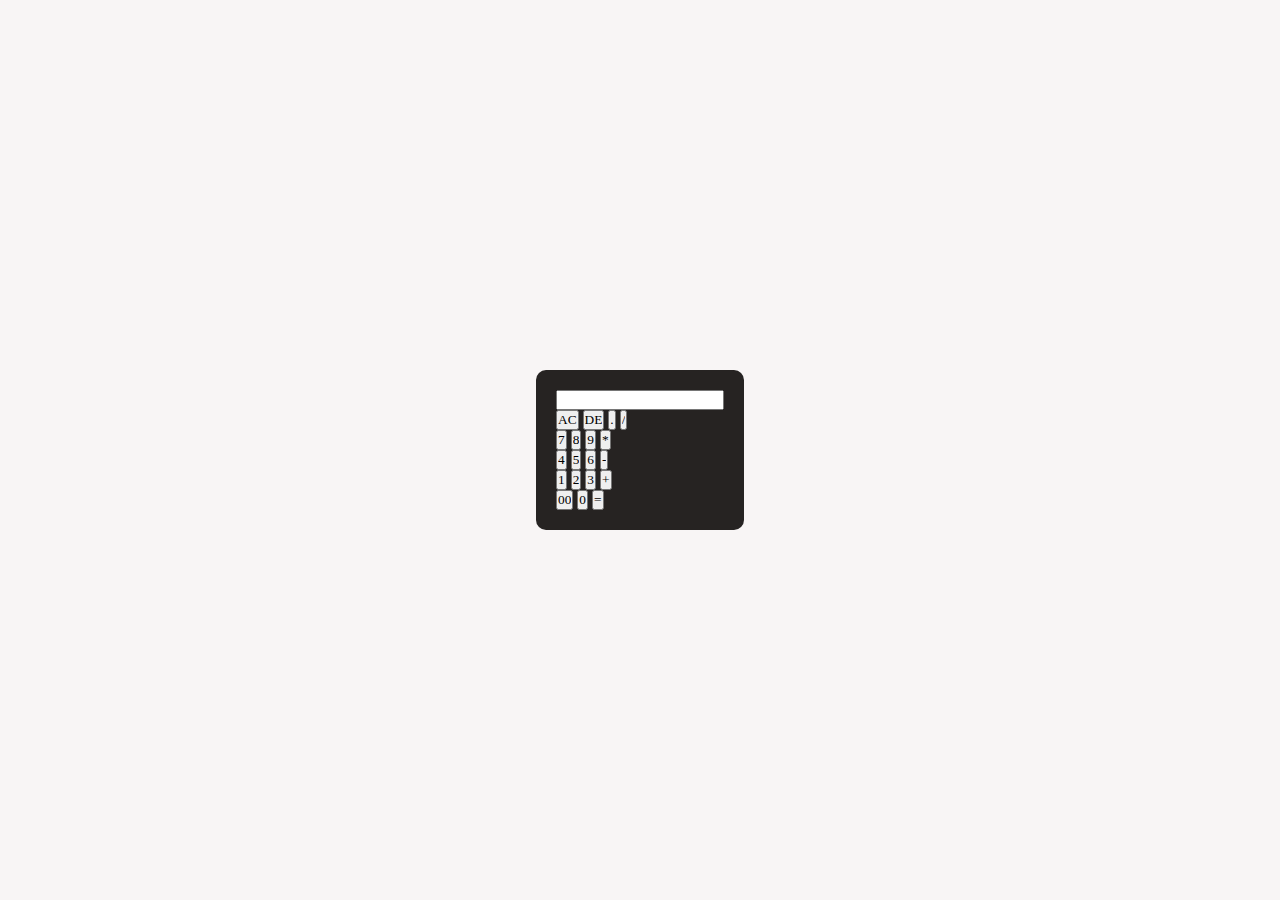
==== calculator/index.html @ 6ec11b27 "first commit" ====
<!DOCTYPE html>
<html lang="en">
<head>
    <meta charset="UTF-8">
    <meta name="viewport" content="width=device-width, initial-scale=1.0">
    <title>Calculator using JavaScript</title>
    <link rel="stylesheet" href="css/style.css">
</head>
<body>
    <div class="container">
        <div class="caculator">
            <form>
                <div>
                    <input type="text" name="display">
                </div>
                <div>
                    <input type="button" value="AC">
                    <input type="button" value="DE">
                    <input type="button" value=".">
                    <input type="button" value="/">
                </div>
                <div>
                    <input type="button" value="7">
                    <input type="button" value="8">
                    <input type="button" value="9">
                    <input type="button" value="*">
                </div>
                <div>
                    <input type="button" value="4">
                    <input type="button" value="5">
                    <input type="button" value="6">
                    <input type="button" value="-">
                </div>
                <div>
                    <input type="button" value="1">
                    <input type="button" value="2">
                    <input type="button" value="3">
                    <input type="button" value="+">
                </div>
                <div>
                    <input type="button" value="00">
                    <input type="button" value="0">
                    <input type="button" value="=">
                    
                </div>
            </form>
        </div>
    </div>
</body>
</html>
---- calculator/css/style.css ----
* {
  margin: 0;
  padding: 0;
  font-family: "Times New Roman", Times, serif;
}

.container {
  width: 100%;
  height: 100vh;
  background: #f8f5f5;
  display: flex;
  align-items: center;
  justify-content: center;
}

.caculator {
  background: #262322;
  padding: 20px;
  border-radius: 10px;
}
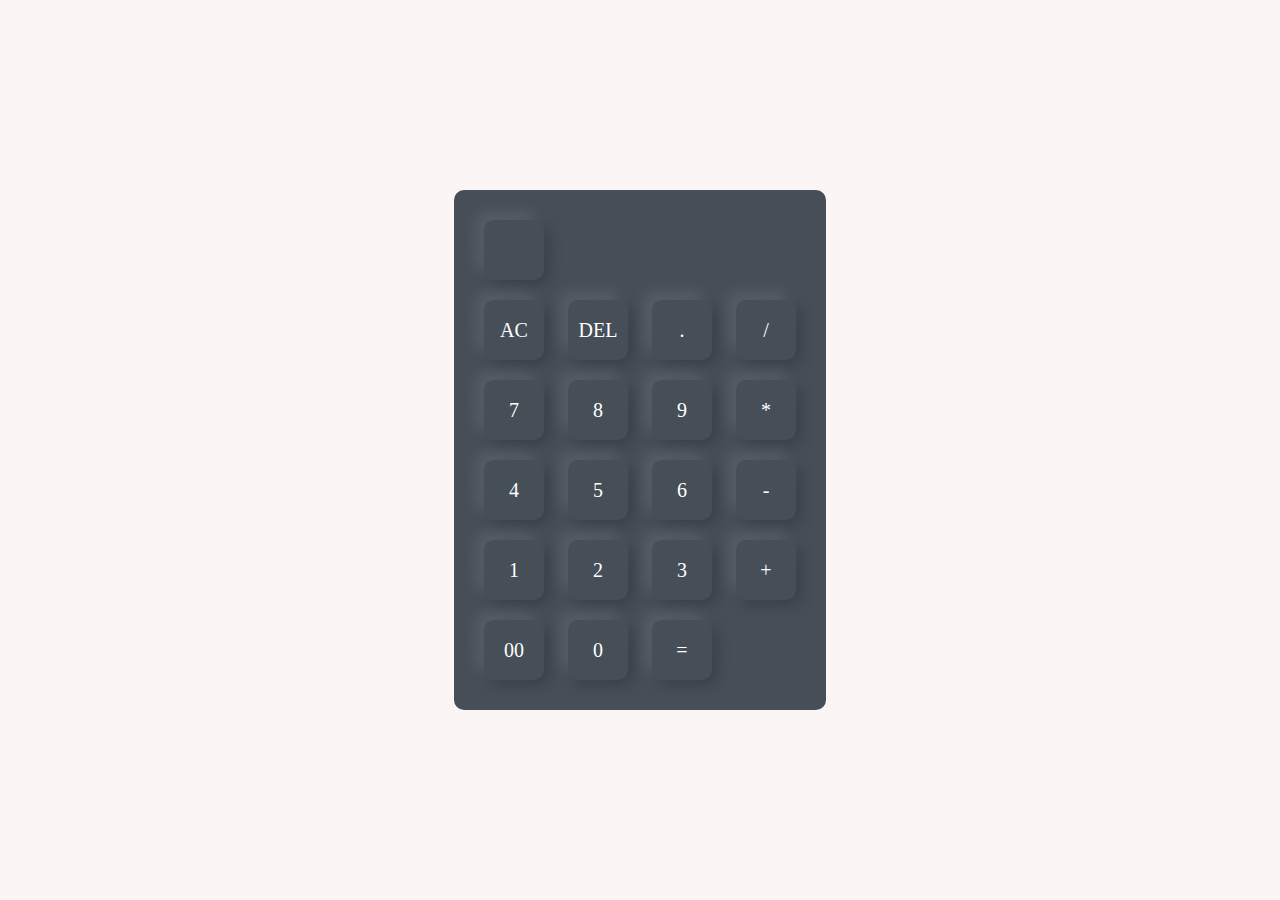
==== commit 154da692: "problems resolved" ====
--- a/calculator/index.html
+++ b/calculator/index.html
@@ -8,14 +8,14 @@
 </head>
 <body>
     <div class="container">
-        <div class="caculator">
-            <form>
+        <div class="calculator">
+            <form >
                 <div>
                     <input type="text" name="display">
                 </div>
                 <div>
                     <input type="button" value="AC">
-                    <input type="button" value="DE">
+                    <input type="button" value="DEL">
                     <input type="button" value=".">
                     <input type="button" value="/">
                 </div>
@@ -44,6 +44,9 @@
                     
                 </div>
             </form>
+            
+                
+           
         </div>
     </div>
 </body>
--- a/calculator/css/style.css
+++ b/calculator/css/style.css
@@ -7,14 +7,29 @@
 .container {
   width: 100%;
   height: 100vh;
-  background: #f8f5f5;
+  background: rgb(252, 245, 245);
   display: flex;
   align-items: center;
   justify-content: center;
 }
 
-.caculator {
-  background: #262322;
+.calculator {
+  background: #464e58;
   padding: 20px;
   border-radius: 10px;
 }
+
+.calculator form input {
+  border: 0;
+  outline: 0;
+  width: 60px;
+  height: 60px;
+  border-radius: 10px;
+  box-shadow: -8px -8px 15px rgba(255, 255, 255, 0.1),
+    5px 5px 15px rgba(0, 0, 0, 0.2);
+  background: transparent;
+  font-size: 20px;
+  color: #ffffff;
+  cursor: pointer;
+  margin: 10px;
+}
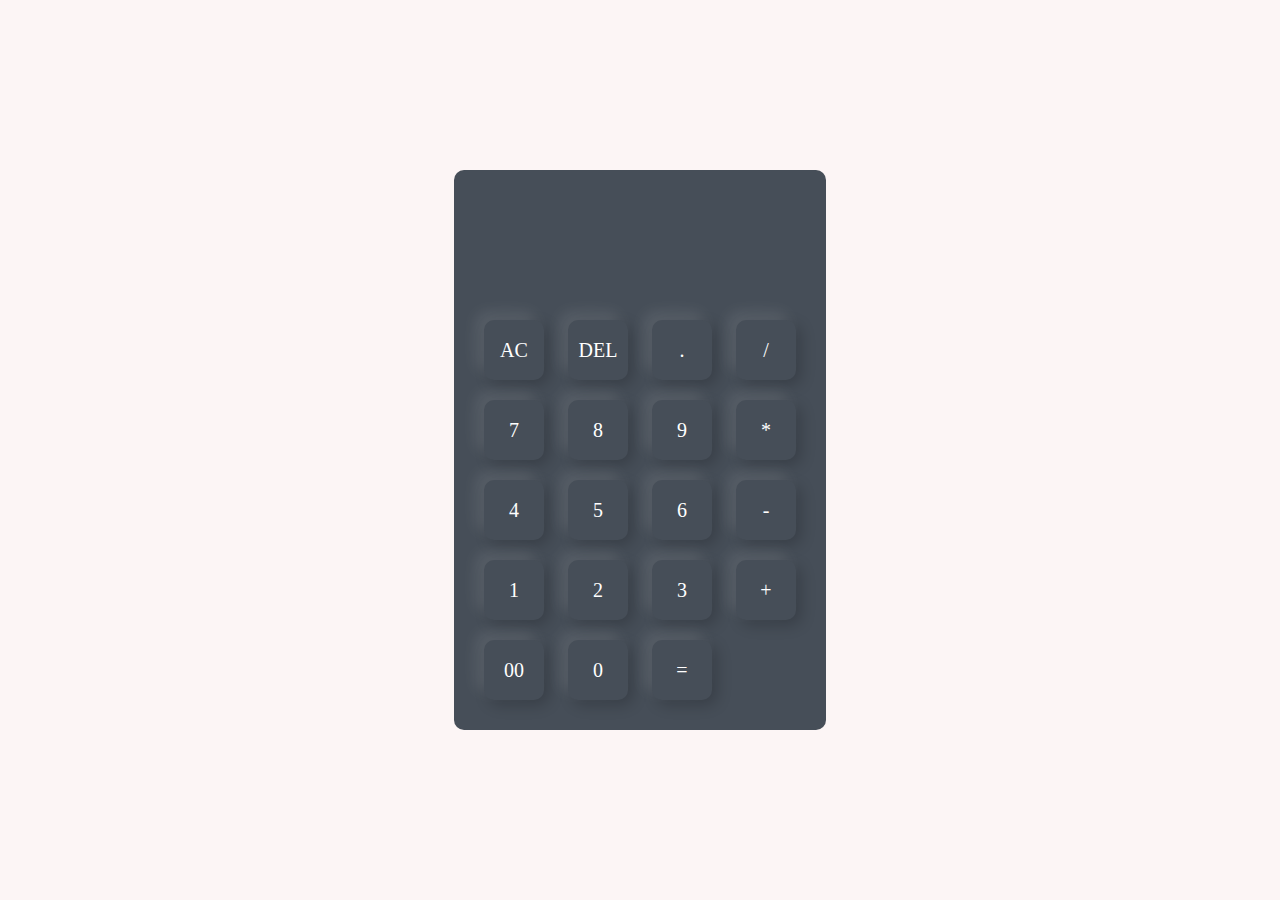
==== commit 9688911b: "display added" ====
--- a/calculator/index.html
+++ b/calculator/index.html
@@ -10,7 +10,7 @@
     <div class="container">
         <div class="calculator">
             <form >
-                <div>
+                <div class="display">
                     <input type="text" name="display">
                 </div>
                 <div>
--- a/calculator/css/style.css
+++ b/calculator/css/style.css
@@ -33,3 +33,16 @@
   cursor: pointer;
   margin: 10px;
 }
+
+form .display {
+  display: flex;
+  justify-content: flex-end;
+  margin: 20px 0;
+}
+
+form .display input {
+  text-align: right;
+  flex: 1;
+  font-size: 45px;
+  box-shadow: none;
+}
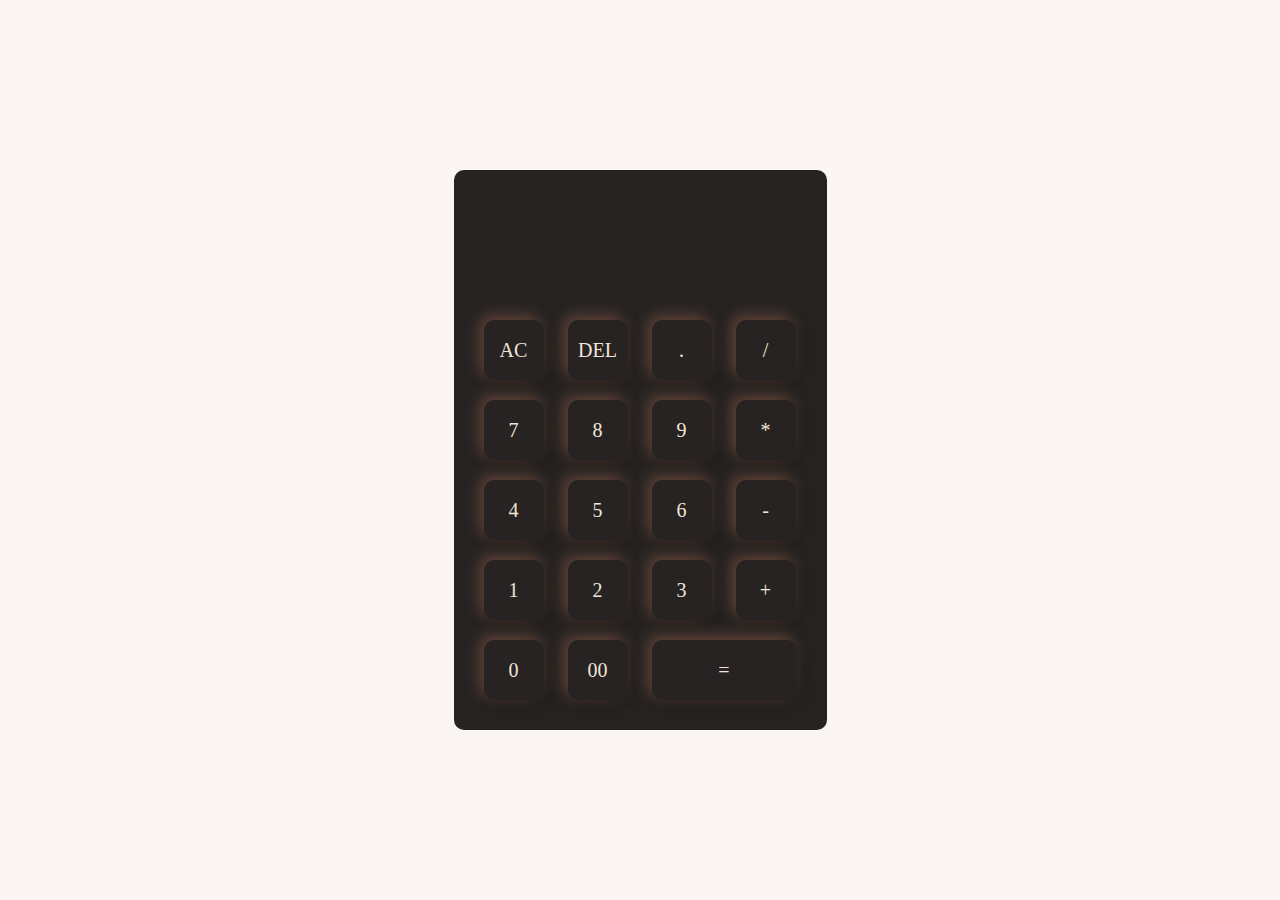
==== commit 1e090be8: "almost complete" ====
--- a/calculator/index.html
+++ b/calculator/index.html
@@ -14,33 +14,33 @@
                     <input type="text" name="display">
                 </div>
                 <div>
-                    <input type="button" value="AC">
-                    <input type="button" value="DEL">
-                    <input type="button" value=".">
-                    <input type="button" value="/">
+                    <input type="button" value="AC" onclick="display.value = ' '"">
+                    <input type="button" value="DEL" onclick="display.value = display.value.tostring().slice(0,-1)">
+                    <input type="button" value="." onclick="display.value += '.'"">
+                    <input type="button" value="/" onclick="display.value += '/'"">
                 </div>
                 <div>
-                    <input type="button" value="7">
-                    <input type="button" value="8">
-                    <input type="button" value="9">
-                    <input type="button" value="*">
+                    <input type="button" value="7" onclick="display.value += '7'"">
+                    <input type="button" value="8" onclick="display.value += '8'"">
+                    <input type="button" value="9" onclick="display.value += '9'"">
+                    <input type="button" value="*" onclick="display.value += '*'"">
                 </div>
                 <div>
-                    <input type="button" value="4">
-                    <input type="button" value="5">
-                    <input type="button" value="6">
-                    <input type="button" value="-">
+                    <input type="button" value="4" onclick="display.value += '4'"">
+                    <input type="button" value="5" onclick="display.value += '5'"">
+                    <input type="button" value="6" onclick="display.value += '6'"">
+                    <input type="button" value="-" onclick="display.value += '-'"">
                 </div>
                 <div>
-                    <input type="button" value="1">
-                    <input type="button" value="2">
-                    <input type="button" value="3">
-                    <input type="button" value="+">
+                    <input type="button" value="1" onclick="display.value += '1'"">
+                    <input type="button" value="2" onclick="display.value += '2'"">
+                    <input type="button" value="3" onclick="display.value += '3'"">
+                    <input type="button" value="+" onclick="display.value += '+'"">
                 </div>
                 <div>
-                    <input type="button" value="00">
-                    <input type="button" value="0">
-                    <input type="button" value="=">
+                    <input type="button" value="0" onclick="display.value += '0'"">
+                    <input type="button" value="00" onclick="display.value += '00'"">  
+                    <input type="button" value="=" class="equal">
                     
                 </div>
             </form>
--- a/calculator/css/style.css
+++ b/calculator/css/style.css
@@ -14,7 +14,7 @@
 }
 
 .calculator {
-  background: #464e58;
+  background: #262322;
   padding: 20px;
   border-radius: 10px;
 }
@@ -25,11 +25,10 @@
   width: 60px;
   height: 60px;
   border-radius: 10px;
-  box-shadow: -8px -8px 15px rgba(255, 255, 255, 0.1),
-    5px 5px 15px rgba(0, 0, 0, 0.2);
+  box-shadow: -4px -4px 15px #c97e6063, 5px 5px 15px rgba(0, 0, 0, 0.2);
   background: transparent;
   font-size: 20px;
-  color: #ffffff;
+  color: #f2e5d7;
   cursor: pointer;
   margin: 10px;
 }
@@ -46,3 +45,7 @@
   font-size: 45px;
   box-shadow: none;
 }
+
+form input.equal {
+  width: 145px;
+}
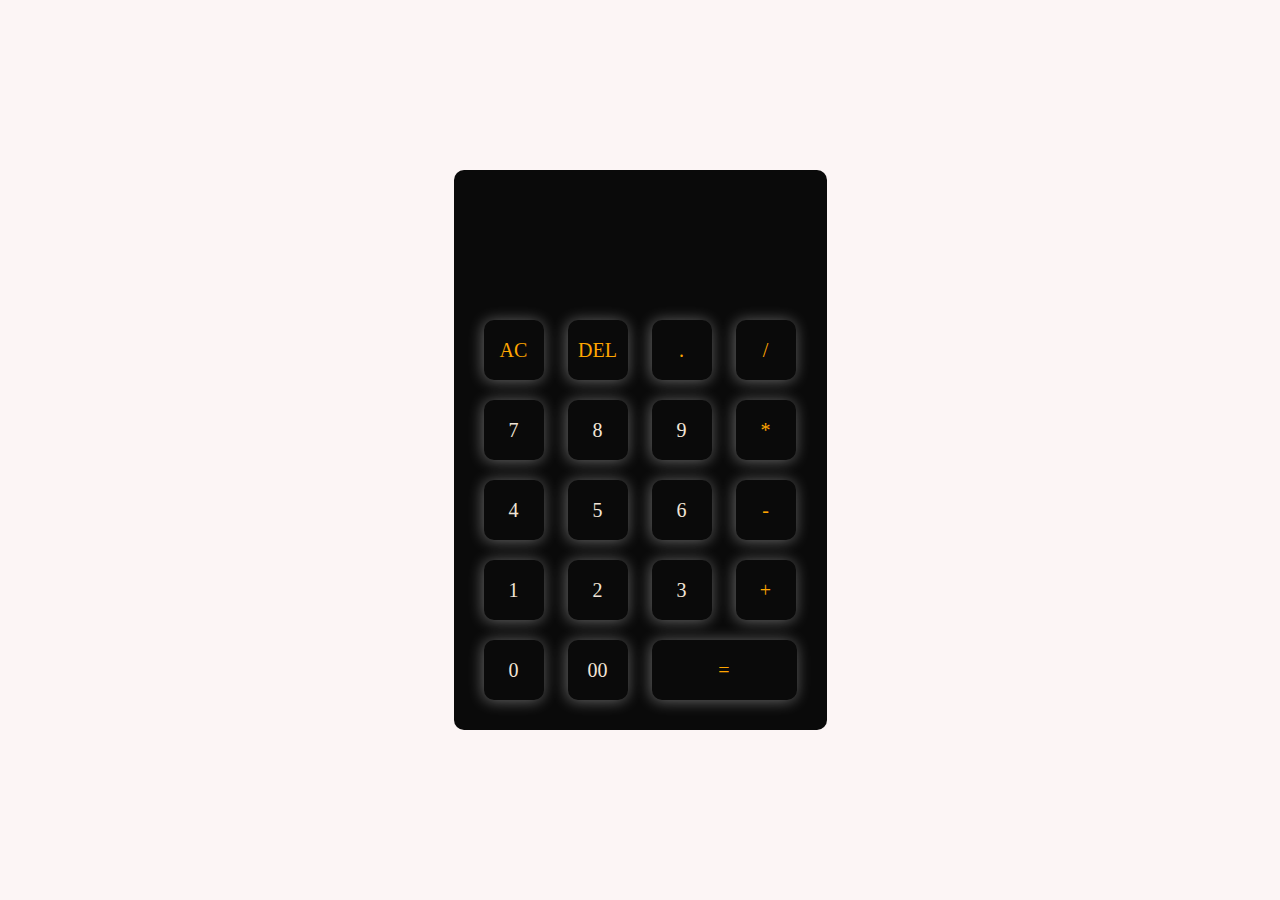
==== commit 50dbdb75: "everything is complete" ====
--- a/calculator/index.html
+++ b/calculator/index.html
@@ -14,33 +14,33 @@
                     <input type="text" name="display">
                 </div>
                 <div>
-                    <input type="button" value="AC" onclick="display.value = ' '"">
-                    <input type="button" value="DEL" onclick="display.value = display.value.tostring().slice(0,-1)">
-                    <input type="button" value="." onclick="display.value += '.'"">
-                    <input type="button" value="/" onclick="display.value += '/'"">
+                    <input type="button" value="AC" onclick="display.value = ' '"" class="operator">
+                    <input type="button" value="DEL" onclick="display.value = display.value.toString().slice(0,-1)" class="operator">
+                    <input type="button" value="." onclick="display.value += '.'"" class="operator">
+                    <input type="button" value="/" onclick="display.value += '/'"" class="operator"> 
                 </div>
                 <div>
                     <input type="button" value="7" onclick="display.value += '7'"">
                     <input type="button" value="8" onclick="display.value += '8'"">
                     <input type="button" value="9" onclick="display.value += '9'"">
-                    <input type="button" value="*" onclick="display.value += '*'"">
+                    <input type="button" value="*" onclick="display.value += '*'"" class="operator">
                 </div>
                 <div>
                     <input type="button" value="4" onclick="display.value += '4'"">
                     <input type="button" value="5" onclick="display.value += '5'"">
                     <input type="button" value="6" onclick="display.value += '6'"">
-                    <input type="button" value="-" onclick="display.value += '-'"">
+                    <input type="button" value="-" onclick="display.value += '-'"" class="operator">
                 </div>
                 <div>
                     <input type="button" value="1" onclick="display.value += '1'"">
                     <input type="button" value="2" onclick="display.value += '2'"">
                     <input type="button" value="3" onclick="display.value += '3'"">
-                    <input type="button" value="+" onclick="display.value += '+'"">
+                    <input type="button" value="+" onclick="display.value += '+'"" class="operator">
                 </div>
                 <div>
                     <input type="button" value="0" onclick="display.value += '0'"">
                     <input type="button" value="00" onclick="display.value += '00'"">  
-                    <input type="button" value="=" class="equal">
+                    <input type="button" value="=" onclick="display.value = eval(display.value)" class="equal operator">
                     
                 </div>
             </form>
--- a/calculator/css/style.css
+++ b/calculator/css/style.css
@@ -14,7 +14,7 @@
 }
 
 .calculator {
-  background: #262322;
+  background: #0a0a0a;
   padding: 20px;
   border-radius: 10px;
 }
@@ -25,7 +25,7 @@
   width: 60px;
   height: 60px;
   border-radius: 10px;
-  box-shadow: -4px -4px 15px #c97e6063, 5px 5px 15px rgba(0, 0, 0, 0.2);
+  box-shadow: -1px 1px 15px #ffffff63;
   background: transparent;
   font-size: 20px;
   color: #f2e5d7;
@@ -49,3 +49,7 @@
 form input.equal {
   width: 145px;
 }
+
+form input.operator {
+  color: orange;
+}
